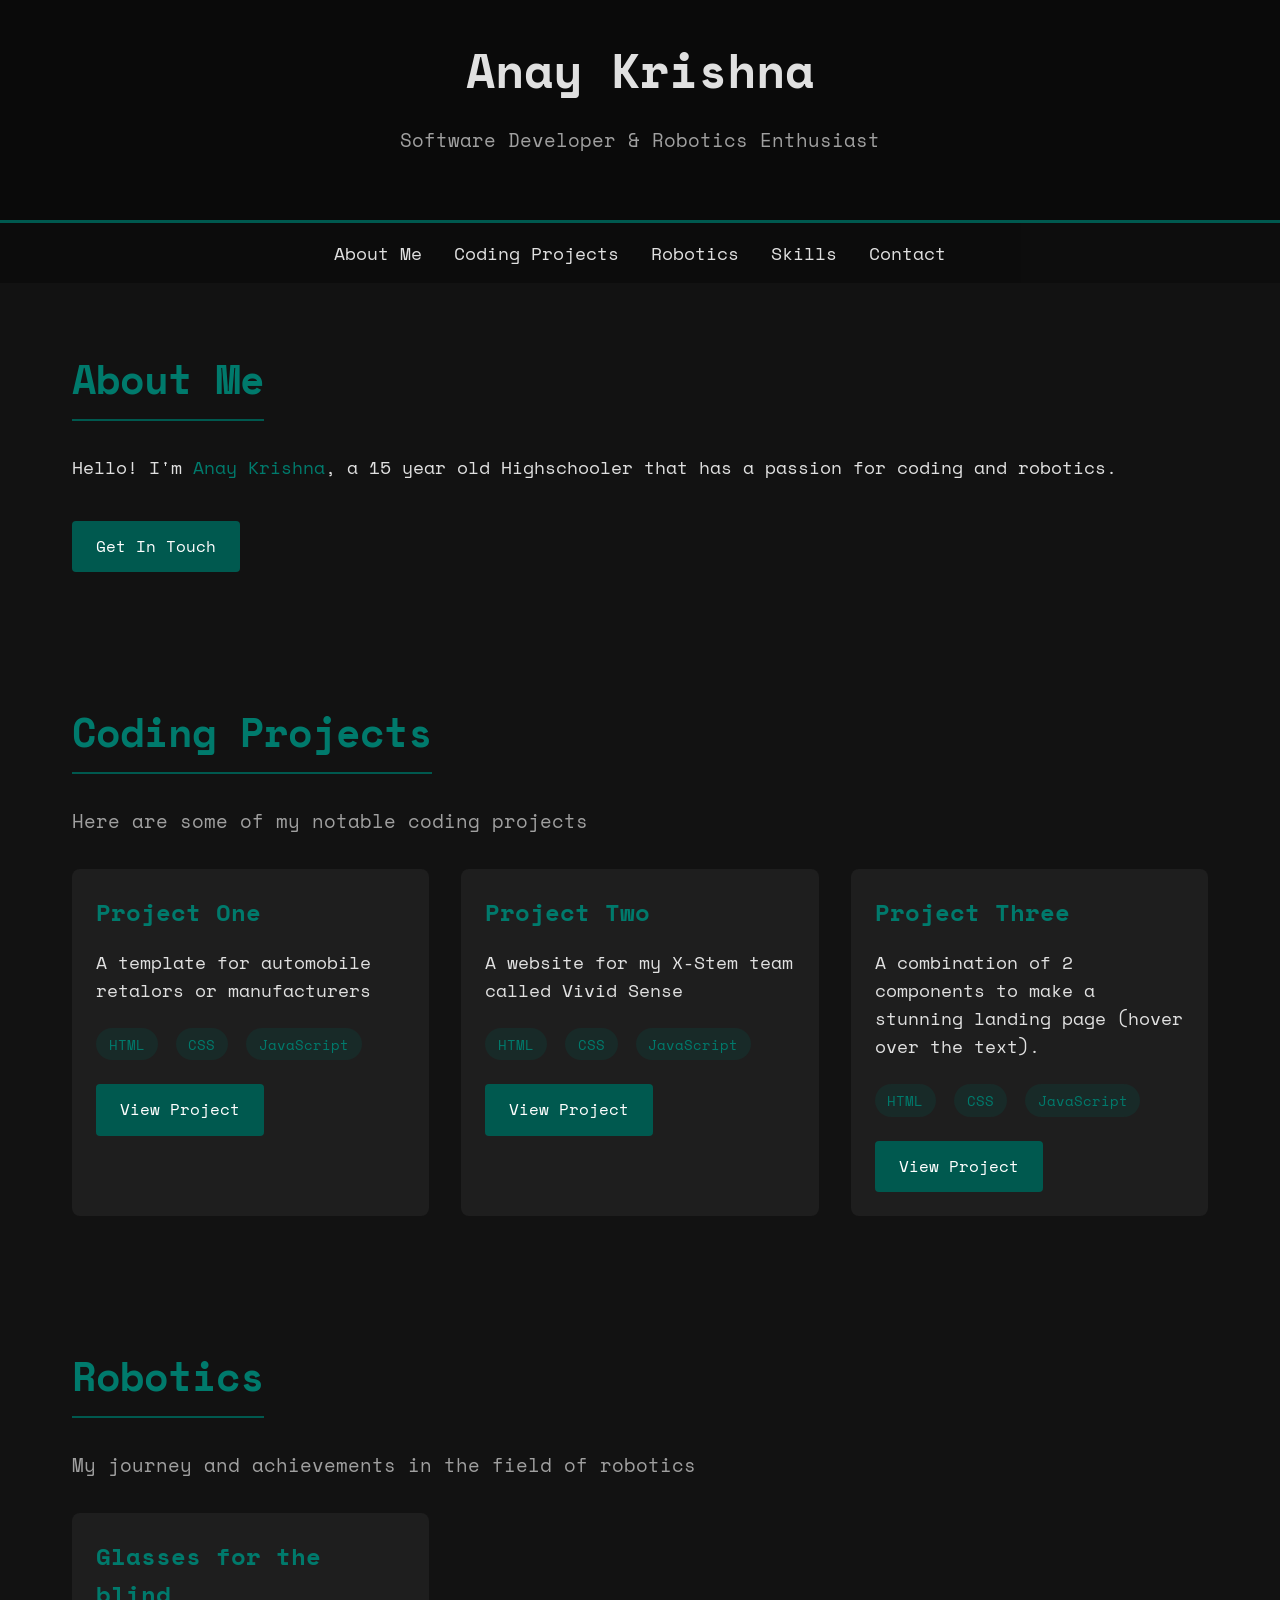
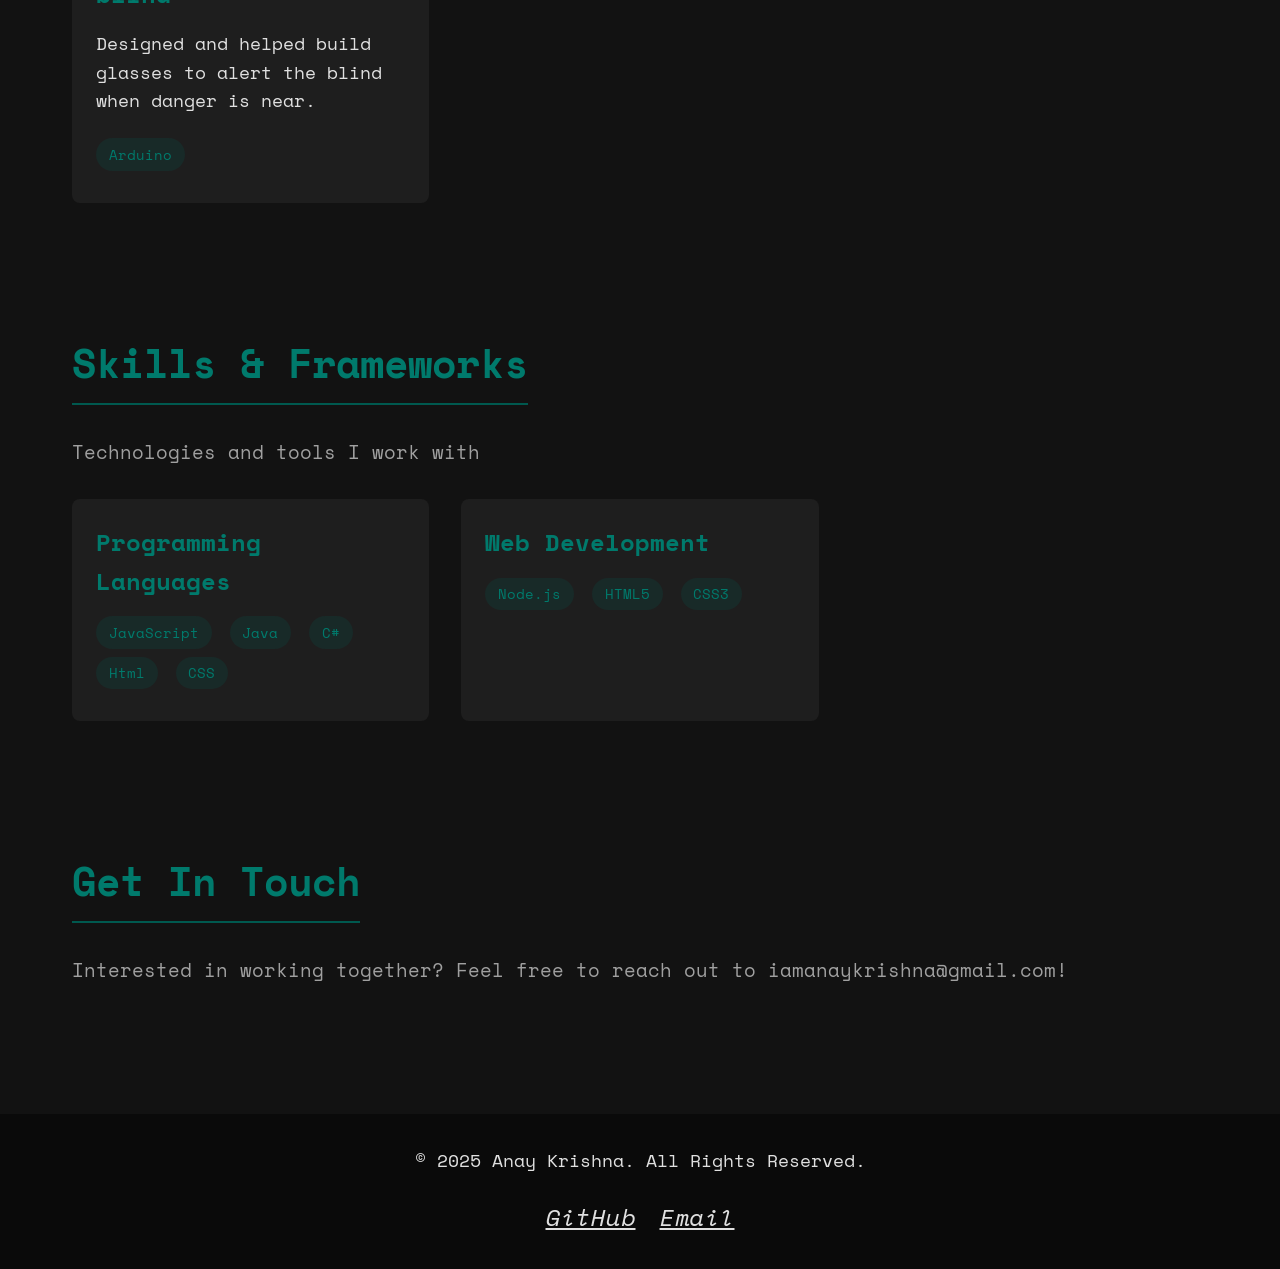
==== index.html @ d5e15b22 "Add files via upload" ====
<!DOCTYPE html>
<html lang="en">
<head>
    <meta charset="UTF-8">
    <meta name="viewport" content="width=device-width, initial-scale=1.0">
    <title>Anay Krishna | Personal Portfolio</title>
    <style>
        @import url('https://fonts.googleapis.com/css2?family=Space+Mono:wght@400;700&display=swap');
        

        html {
             scroll-behavior: smooth;
        }

        :root {
            --dark-bg: #121212;
            --darker-bg: #0a0a0a;
            --accent: #00594f;
            --accent-light: #007a6c;
            --text: #e0e0e0;
            --text-muted: #a0a0a0;
        }
        
        * {
            margin: 0;
            padding: 0;
            box-sizing: border-box;
        }
        
        body {
            font-family: 'Space Mono', monospace;
            background-color: var(--dark-bg);
            color: var(--text);
            line-height: 1.6;
        }
        
        header {
            background-color: var(--darker-bg);
            padding: 2rem 0;
            text-align: center;
            border-bottom: 3px solid var(--accent);
        }
        
        nav {
            background-color: rgba(0, 0, 0, 0.3);
            padding: 1rem 0;
            position: sticky;
            top: 0;
            z-index: 100;
        }
        
        nav ul {
            display: flex;
            justify-content: center;
            list-style: none;
            gap: 2rem;
        }
        
        nav a {
            color: var(--text);
            text-decoration: none;
            font-weight: 500;
            transition: color 0.3s;
            font-size: 1.1rem;
        }
        
        nav a:hover {
            color: var(--accent-light);
        }
        
        section {
            padding: 4rem 2rem;
            max-width: 1200px;
            margin: 0 auto;
        }
        
        h1 {
            font-size: 3rem;
            margin-bottom: 1rem;
            color: var(--text);
        }
        
        h2 {
            font-size: 2.5rem;
            margin-bottom: 2rem;
            color: var(--accent-light);
            border-bottom: 2px solid var(--accent);
            padding-bottom: 0.5rem;
            display: inline-block;
        }
        
        h3 {
            font-size: 1.5rem;
            color: var(--accent-light);
            margin-bottom: 1rem;
        }
        
        p {
            margin-bottom: 1.5rem;
            font-size: 1.1rem;
        }
        
        .section-subtitle {
            color: var(--text-muted);
            font-size: 1.2rem;
            margin-bottom: 2rem;
        }
        
        .projects-grid, .skills-grid {
            display: grid;
            grid-template-columns: repeat(auto-fill, minmax(300px, 1fr));
            gap: 2rem;
        }
        
        .project-card, .skill-card {
            background-color: rgba(255, 255, 255, 0.05);
            border-radius: 8px;
            padding: 1.5rem;
            transition: transform 0.3s, box-shadow 0.3s;
        }
        
        .project-card:hover, .skill-card:hover {
            transform: translateY(-5px);
            box-shadow: 0 10px 20px rgba(0, 89, 79, 0.2);
        }
        
        .project-card h3, .skill-card h3 {
            margin-top: 0;
        }
        
        .btn {
            display: inline-block;
            background-color: var(--accent);
            color: white;
            padding: 0.8rem 1.5rem;
            border-radius: 4px;
            text-decoration: none;
            font-weight: 500;
            transition: background-color 0.3s;
            margin-top: 1rem;
            font-family: 'Space Mono', monospace;
        }
        
        .btn:hover {
            background-color: var(--accent-light);
        }
        
        .contact-form {
            max-width: 600px;
            margin: 0 auto;
        }
        
        .form-group {
            margin-bottom: 1.5rem;
        }
        
        label {
            display: block;
            margin-bottom: 0.5rem;
            font-weight: 500;
        }
        
        input, textarea {
            width: 100%;
            padding: 0.8rem;
            border-radius: 4px;
            border: 1px solid #333;
            background-color: rgba(255, 255, 255, 0.05);
            color: var(--text);
            font-family: 'Space Mono', monospace;
        }
        
        footer {
            background-color: var(--darker-bg);
            text-align: center;
            padding: 2rem 0;
            margin-top: 2rem;
        }
        
        .social-links {
            display: flex;
            justify-content: center;
            gap: 1.5rem;
            margin-top: 1rem;
        }
        
        .social-links a {
            color: var(--text);
            font-size: 1.5rem;
            transition: color 0.3s;
        }
        
        .social-links a:hover {
            color: var(--accent-light);
        }
        
        .highlight {
            color: var(--accent-light);
            font-weight: 500;
        }
        
        .tag {
            display: inline-block;
            background-color: rgba(0, 89, 79, 0.2);
            color: var(--accent-light);
            padding: 0.3rem 0.8rem;
            border-radius: 20px;
            font-size: 0.9rem;
            margin-right: 0.5rem;
            margin-bottom: 0.5rem;
        }
        
        @media (max-width: 768px) {
            nav ul {
                flex-direction: column;
                align-items: center;
                gap: 1rem;
            }
            
            h1 {
                font-size: 2.5rem;
            }
            
            h2 {
                font-size: 2rem;
            }
            
            section {
                padding: 3rem 1rem;
            }
            
            .projects-grid, .skills-grid {
                grid-template-columns: 1fr;
            }
        }
    </style>
</head>
<body>
    <header id="top">
        <h1>Anay Krishna</h1>
        <p class="section-subtitle">Software Developer & Robotics Enthusiast</p>
    </header>
    
    <nav>
        <ul>
            <li><a href="#about">About Me</a></li>
            <li><a href="#projects">Coding Projects</a></li>
            <li><a href="#robotics">Robotics</a></li>
            <li><a href="#skills">Skills</a></li>
            <li><a href="#contact">Contact</a></li>
        </ul>
    </nav>
    
    <section id="about">
        <h2>About Me</h2>
        <p>Hello! I'm <span class="highlight">Anay Krishna</span>, a 15 year old Highschooler that has a passion for coding and robotics.</p>
        <a href="#contact" class="btn">Get In Touch</a>
    </section>
    
    <section id="projects">
        <h2>Coding Projects</h2>
        <p class="section-subtitle">Here are some of my notable coding projects</p>
        
        <div class="projects-grid">
            <div class="project-card">
                <h3>Project One</h3>
                <p>A template for automobile retalors or manufacturers</p>
                <div>
                    <span class="tag">HTML</span>
                    <span class="tag">CSS</span>
                    <span class="tag">JavaScript</span>
                </div>
                <a href="https://anaykr15hn4.github.io/Porsche/" class="btn">View Project</a>
            </div>
            
            <div class="project-card">
                <h3>Project Two</h3>
                <p>A website for my X-Stem team called Vivid Sense</p>
                <div>
                    <span class="tag">HTML</span>
                    <span class="tag">CSS</span>
                    <span class="tag">JavaScript</span>
                </div>
                <a href="https://0825eshaan.github.io/vividsense/Vividsence/" class="btn">View Project</a>
            </div>
            
            <div class="project-card">
                <h3>Project Three</h3>
                <p>A combination of 2 components to make a stunning landing page (hover over the text).</p>
                <div>
                    <span class="tag">HTML</span>
                    <span class="tag">CSS</span>
                    <span class="tag">JavaScript</span>
                </div>
                <a href="https://anaykr15hn4.github.io/BlobBg-cypher/" class="btn">View Project</a>
            </div>
        </div>
    </section>
    
    <section id="robotics">
        <h2>Robotics</h2>
        <p class="section-subtitle">My journey and achievements in the field of robotics</p>
        
        <div class="projects-grid">
            <div class="project-card">
                <h3>Glasses for the blind</h3>
                <p>Designed and helped build glasses to alert the blind when danger is near.</p>
                <div>
                    <span class="tag">Arduino</span>
                </div>
            </div>
        </div>
    </section>
    
    <section id="skills">
        <h2>Skills & Frameworks</h2>
        <p class="section-subtitle">Technologies and tools I work with</p>
        
        <div class="skills-grid">
            <div class="skill-card">
                <h3>Programming Languages</h3>
                <div>
                    <span class="tag">JavaScript</span>
                    <span class="tag">Java</span>
                    <span class="tag">C#</span>
                    <span class="tag">Html</span>
                    <span class="tag">CSS</span>
                </div>
            </div>
            
            <div class="skill-card">
                <h3>Web Development</h3>
                <div>
                    <span class="tag">Node.js</span>
                    <span class="tag">HTML5</span>
                    <span class="tag">CSS3</span>
                </div>
            </div>
        </div>
    </section>
    
    <section id="contact">
        <h2>Get In Touch</h2>
        <p class="section-subtitle">Interested in working together? Feel free to reach out to iamanaykrishna@gmail.com!</p>
    </section>
    
    <footer>
        <p>&copy; 2025 Anay Krishna. All Rights Reserved.</p>
        <div class="social-links">
            <a href="#" aria-label="GitHub">
                <i>GitHub</i>
            </a>
            <a href="#" aria-label="Email">
                <i>Email</i>
            </a>
        </div>
    </footer>
</body>
</html>
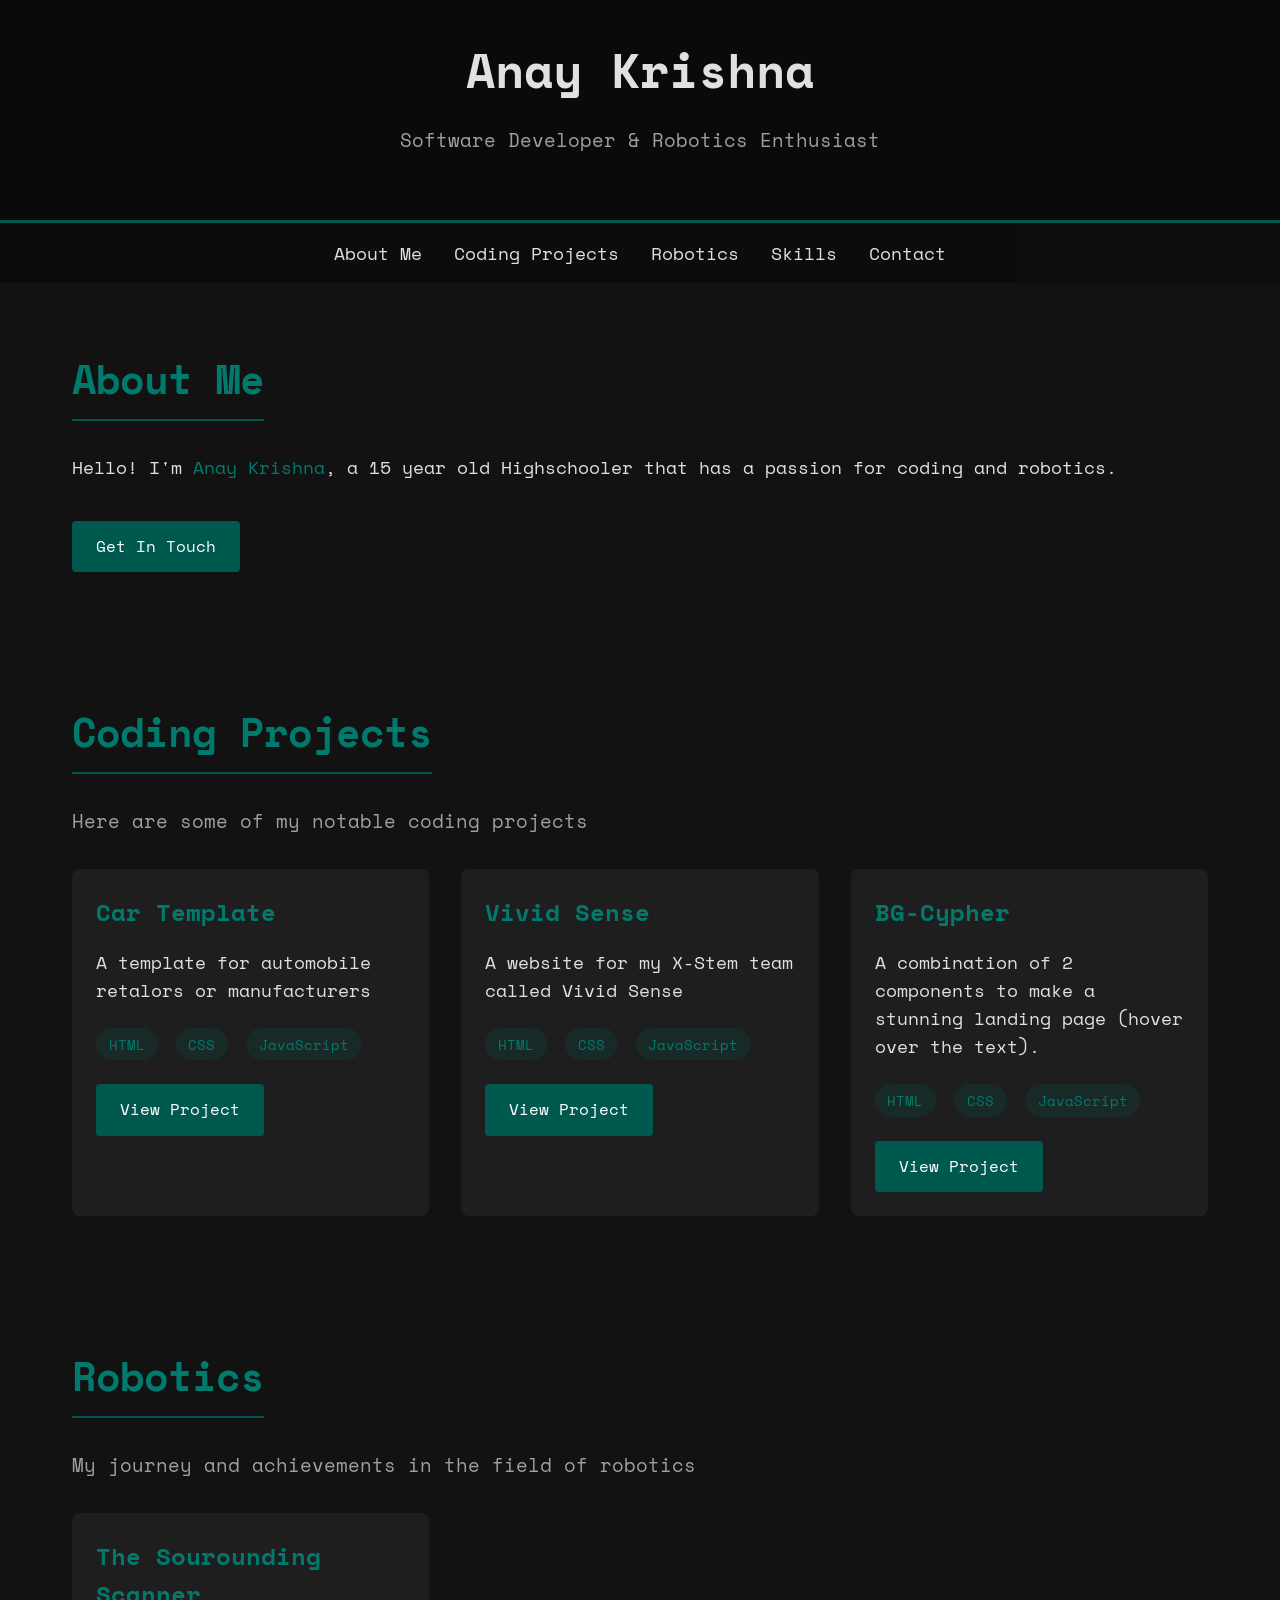
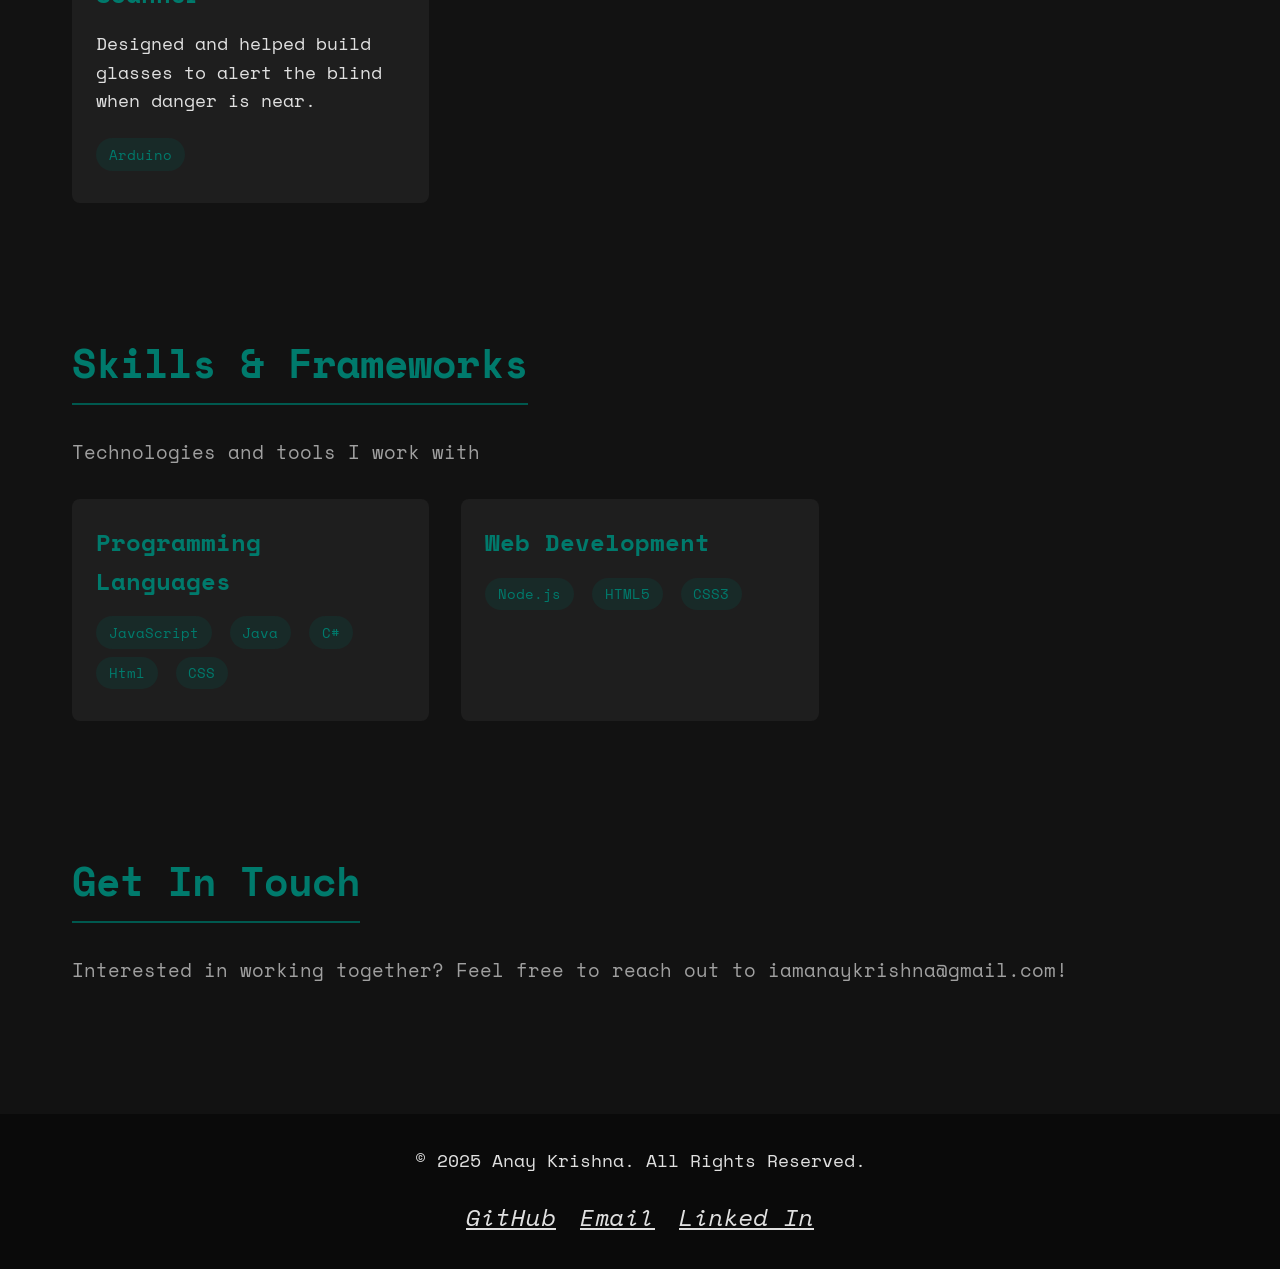
==== commit a0695098: "Add files via upload" ====
--- a/index.html
+++ b/index.html
@@ -263,7 +263,7 @@
         
         <div class="projects-grid">
             <div class="project-card">
-                <h3>Project One</h3>
+                <h3>Car Template</h3>
                 <p>A template for automobile retalors or manufacturers</p>
                 <div>
                     <span class="tag">HTML</span>
@@ -274,7 +274,7 @@
             </div>
             
             <div class="project-card">
-                <h3>Project Two</h3>
+                <h3>Vivid Sense</h3>
                 <p>A website for my X-Stem team called Vivid Sense</p>
                 <div>
                     <span class="tag">HTML</span>
@@ -285,7 +285,7 @@
             </div>
             
             <div class="project-card">
-                <h3>Project Three</h3>
+                <h3>BG-Cypher</h3>
                 <p>A combination of 2 components to make a stunning landing page (hover over the text).</p>
                 <div>
                     <span class="tag">HTML</span>
@@ -303,7 +303,7 @@
         
         <div class="projects-grid">
             <div class="project-card">
-                <h3>Glasses for the blind</h3>
+                <h3>The Sourounding Scanner</h3>
                 <p>Designed and helped build glasses to alert the blind when danger is near.</p>
                 <div>
                     <span class="tag">Arduino</span>
@@ -347,11 +347,14 @@
     <footer>
         <p>&copy; 2025 Anay Krishna. All Rights Reserved.</p>
         <div class="social-links">
-            <a href="#" aria-label="GitHub">
+            <a href="https://github.com/AnayKr15hn4" aria-label="GitHub">
                 <i>GitHub</i>
             </a>
-            <a href="#" aria-label="Email">
+            <a href="mailto:iamanaykrishna@gmail.com" aria-label="Email">
                 <i>Email</i>
+            </a>
+            <a href="https://www.linkedin.com/in/anay-krishna-b39183359/" aria-label="Linked in">
+                <i>Linked In</i>
             </a>
         </div>
     </footer>
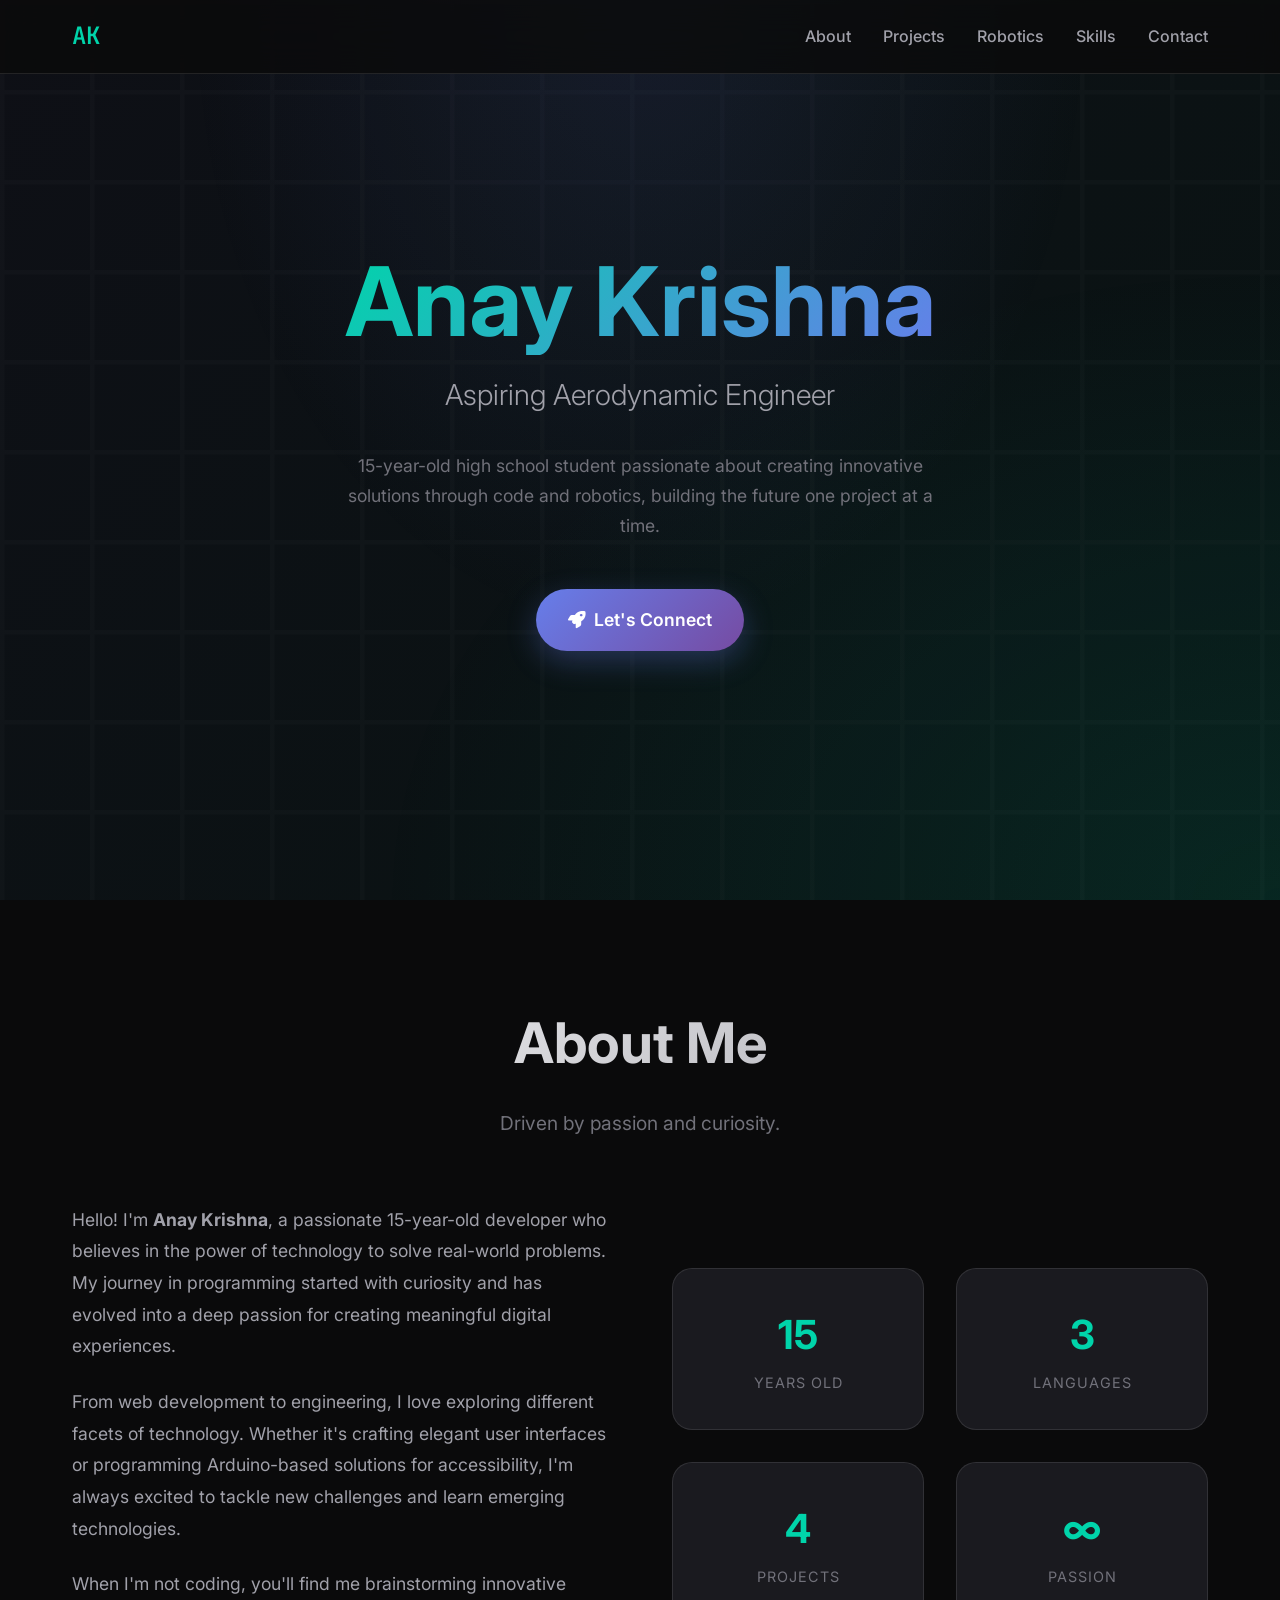
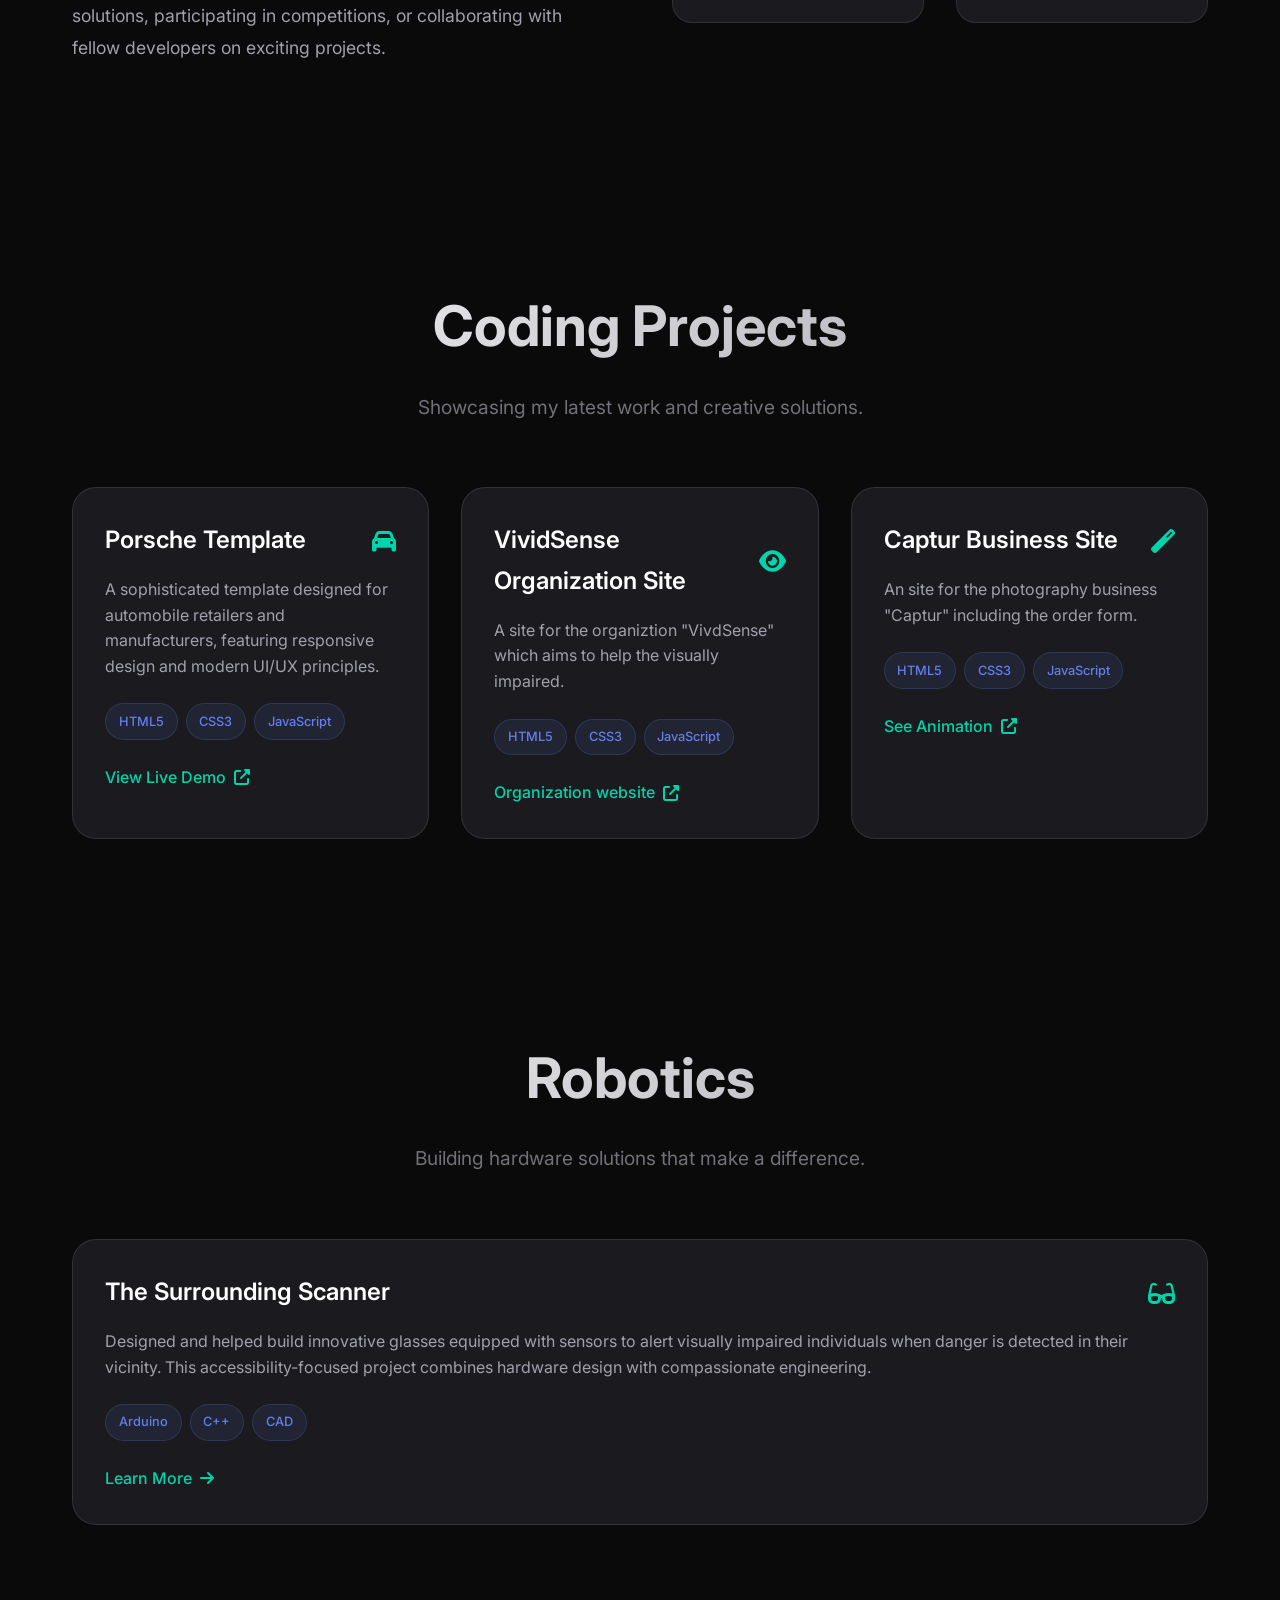
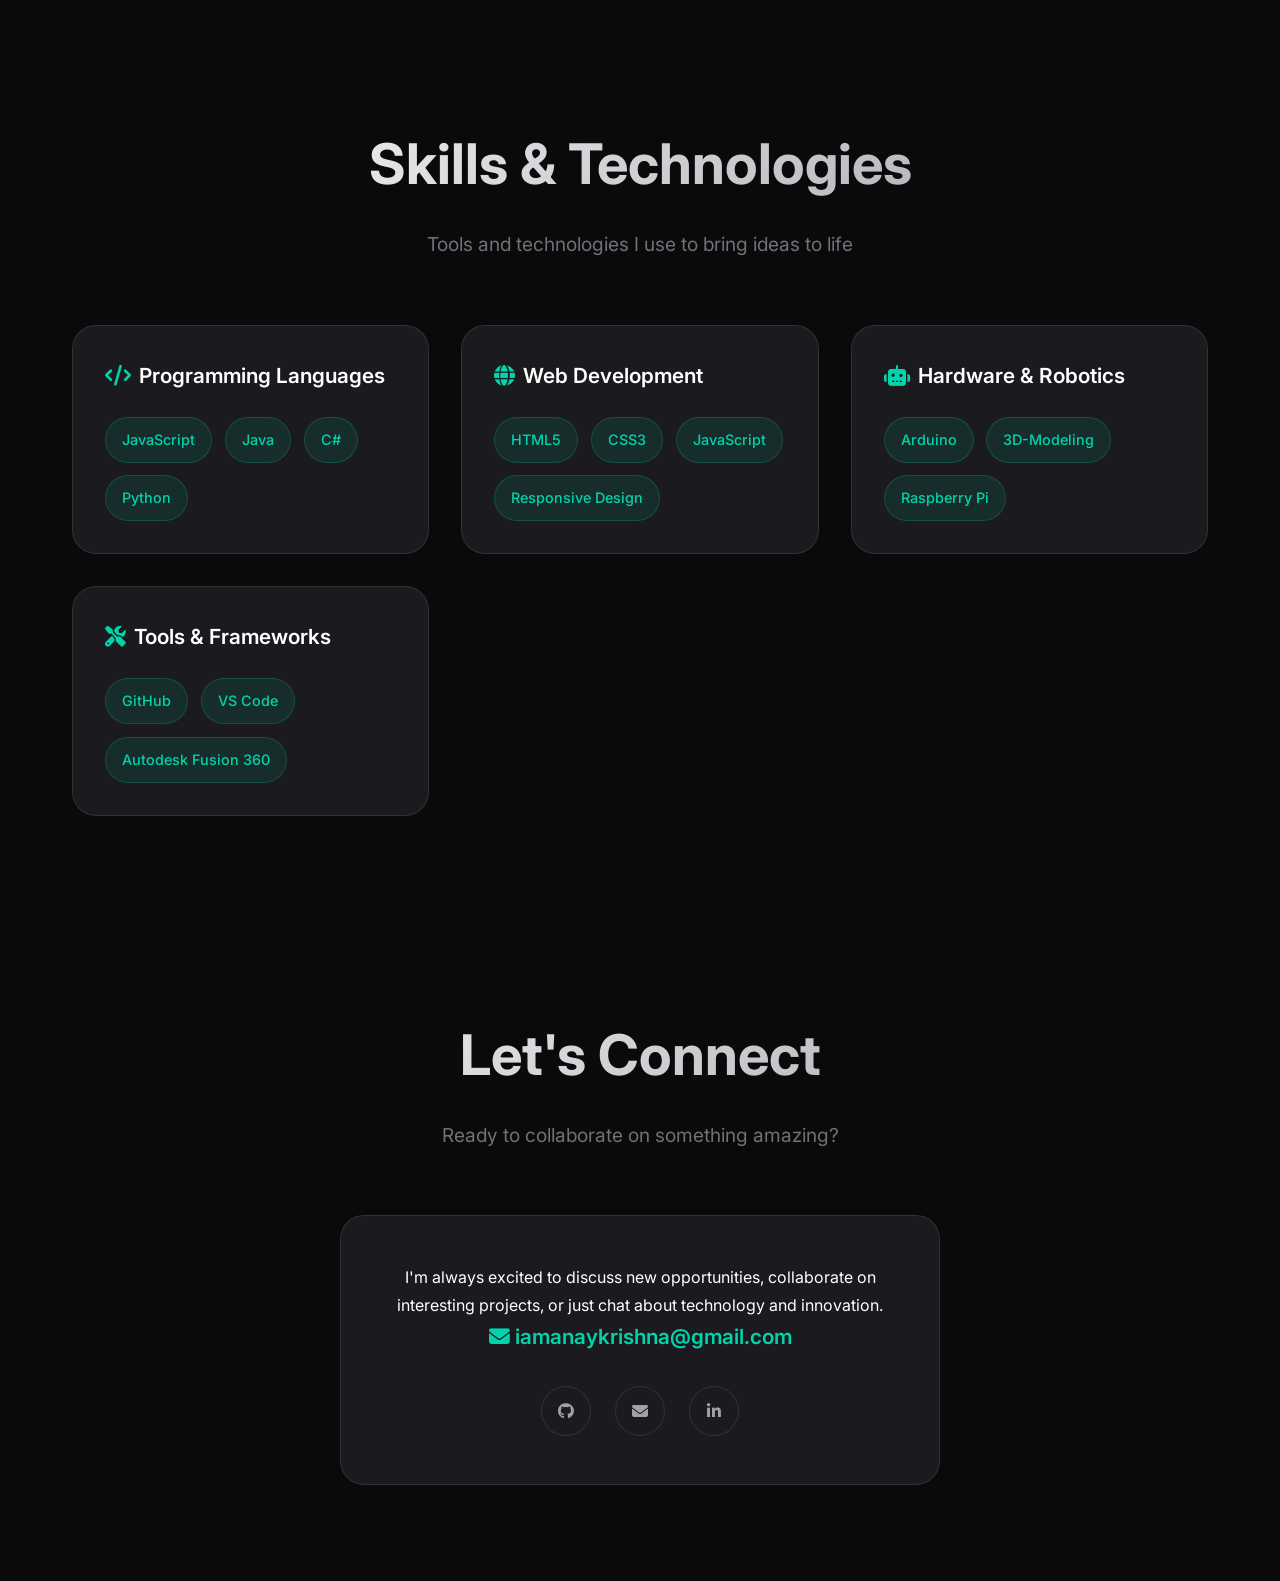
==== commit dc5dc608: "Add files via upload" ====
--- a/index.html
+++ b/index.html
@@ -3,22 +3,24 @@
 <head>
     <meta charset="UTF-8">
     <meta name="viewport" content="width=device-width, initial-scale=1.0">
-    <title>Anay Krishna | Personal Portfolio</title>
+    <title>Anay Krishna | Software Developer & Robotics Enthusiast</title>
+    <link href="https://cdnjs.cloudflare.com/ajax/libs/font-awesome/6.4.0/css/all.min.css" rel="stylesheet">
     <style>
-        @import url('https://fonts.googleapis.com/css2?family=Space+Mono:wght@400;700&display=swap');
-        
-
-        html {
-             scroll-behavior: smooth;
-        }
-
+        @import url('https://fonts.googleapis.com/css2?family=Inter:wght@300;400;500;600;700&family=JetBrains+Mono:wght@400;500;600&display=swap');
+        
         :root {
-            --dark-bg: #121212;
-            --darker-bg: #0a0a0a;
-            --accent: #00594f;
-            --accent-light: #007a6c;
-            --text: #e0e0e0;
-            --text-muted: #a0a0a0;
+            --primary-bg: #0a0a0b;
+            --secondary-bg: #111114;
+            --card-bg: #1a1a1f;
+            --accent-primary: #00d4aa;
+            --accent-secondary: #667eea;
+            --accent-gradient: linear-gradient(135deg, #667eea 0%, #764ba2 100%);
+            --text-primary: #ffffff;
+            --text-secondary: #a1a1aa;
+            --text-muted: #71717a;
+            --border: rgba(255, 255, 255, 0.1);
+            --shadow: 0 20px 40px rgba(0, 0, 0, 0.3);
+            --shadow-hover: 0 30px 60px rgba(0, 212, 170, 0.15);
         }
         
         * {
@@ -27,336 +29,833 @@
             box-sizing: border-box;
         }
         
+        html {
+            scroll-behavior: smooth;
+        }
+        
         body {
-            font-family: 'Space Mono', monospace;
-            background-color: var(--dark-bg);
-            color: var(--text);
-            line-height: 1.6;
-        }
-        
+            font-family: 'Inter', sans-serif;
+            background: var(--primary-bg);
+            color: var(--text-primary);
+            line-height: 1.7;
+            overflow-x: hidden;
+        }
+        
+        /* Animated background */
+        body::before {
+            content: '';
+            position: fixed;
+            top: 0;
+            left: 0;
+            width: 100%;
+            height: 100%;
+            background: radial-gradient(ellipse at top, rgba(102, 126, 234, 0.1) 0%, transparent 50%),
+                        radial-gradient(ellipse at bottom right, rgba(0, 212, 170, 0.1) 0%, transparent 50%);
+            pointer-events: none;
+            z-index: -1;
+        }
+        
+        /* Header styles */
         header {
-            background-color: var(--darker-bg);
-            padding: 2rem 0;
+            position: relative;
+            min-height: 100vh;
+            display: flex;
+            align-items: center;
+            justify-content: center;
             text-align: center;
-            border-bottom: 3px solid var(--accent);
-        }
-        
+            background: linear-gradient(135deg, rgba(102, 126, 234, 0.05) 0%, rgba(0, 212, 170, 0.05) 100%);
+            overflow: hidden;
+        }
+        
+        header::before {
+            content: '';
+            position: absolute;
+            top: 0;
+            left: 0;
+            right: 0;
+            bottom: 0;
+            background: url('data:image/svg+xml,<svg xmlns="http://www.w3.org/2000/svg" viewBox="0 0 100 100"><defs><pattern id="grid" width="10" height="10" patternUnits="userSpaceOnUse"><path d="M 10 0 L 0 0 0 10" fill="none" stroke="rgba(255,255,255,0.03)" stroke-width="1"/></pattern></defs><rect width="100" height="100" fill="url(%23grid)"/></svg>');
+            opacity: 0.5;
+        }
+        
+        .hero-content {
+            position: relative;
+            z-index: 2;
+            max-width: 800px;
+            padding: 0 2rem;
+            animation: fadeInUp 1s ease-out;
+        }
+        
+        .hero-title {
+            font-size: clamp(3rem, 8vw, 6rem);
+            font-weight: 700;
+            margin-bottom: 1rem;
+            background: linear-gradient(135deg, var(--accent-primary), var(--accent-secondary));
+            -webkit-background-clip: text;
+            -webkit-text-fill-color: transparent;
+            background-clip: text;
+            line-height: 1.1;
+        }
+        
+        .hero-subtitle {
+            font-size: clamp(1.2rem, 3vw, 1.8rem);
+            color: var(--text-secondary);
+            margin-bottom: 2rem;
+            font-weight: 300;
+        }
+        
+        .hero-description {
+            font-size: 1.1rem;
+            color: var(--text-muted);
+            margin-bottom: 3rem;
+            max-width: 600px;
+            margin-left: auto;
+            margin-right: auto;
+        }
+        
+        /* Navigation */
         nav {
-            background-color: rgba(0, 0, 0, 0.3);
+            position: fixed;
+            top: 0;
+            left: 0;
+            right: 0;
+            background: rgba(10, 10, 11, 0.8);
+            backdrop-filter: blur(20px);
+            border-bottom: 1px solid var(--border);
             padding: 1rem 0;
-            position: sticky;
-            top: 0;
-            z-index: 100;
-        }
-        
-        nav ul {
+            z-index: 1000;
+            transition: all 0.3s ease;
+        }
+        
+        nav.scrolled {
+            background: rgba(10, 10, 11, 0.95);
+            box-shadow: var(--shadow);
+        }
+        
+        .nav-container {
+            max-width: 1200px;
+            margin: 0 auto;
             display: flex;
-            justify-content: center;
+            justify-content: space-between;
+            align-items: center;
+            padding: 0 2rem;
+        }
+        
+        .logo {
+            font-family: 'JetBrains Mono', monospace;
+            font-size: 1.5rem;
+            font-weight: 600;
+            color: var(--accent-primary);
+        }
+        
+        .nav-links {
+            display: flex;
             list-style: none;
             gap: 2rem;
         }
         
-        nav a {
-            color: var(--text);
+        .nav-links a {
+            color: var(--text-secondary);
             text-decoration: none;
             font-weight: 500;
-            transition: color 0.3s;
-            font-size: 1.1rem;
-        }
-        
-        nav a:hover {
-            color: var(--accent-light);
-        }
-        
+            transition: all 0.3s ease;
+            position: relative;
+        }
+        
+        .nav-links a::after {
+            content: '';
+            position: absolute;
+            bottom: -5px;
+            left: 0;
+            width: 0;
+            height: 2px;
+            background: var(--accent-primary);
+            transition: width 0.3s ease;
+        }
+        
+        .nav-links a:hover {
+            color: var(--text-primary);
+        }
+        
+        .nav-links a:hover::after {
+            width: 100%;
+        }
+        
+        /* Section styles */
         section {
-            padding: 4rem 2rem;
+            padding: 6rem 2rem;
             max-width: 1200px;
             margin: 0 auto;
-        }
-        
-        h1 {
-            font-size: 3rem;
+            position: relative;
+        }
+        
+        .section-header {
+            text-align: center;
+            margin-bottom: 4rem;
+        }
+        
+        .section-title {
+            font-size: clamp(2.5rem, 5vw, 3.5rem);
+            font-weight: 700;
             margin-bottom: 1rem;
-            color: var(--text);
-        }
-        
-        h2 {
+            background: linear-gradient(135deg, var(--text-primary), var(--text-secondary));
+            -webkit-background-clip: text;
+            -webkit-text-fill-color: transparent;
+            background-clip: text;
+        }
+        
+        .section-subtitle {
+            font-size: 1.2rem;
+            color: var(--text-muted);
+            max-width: 600px;
+            margin: 0 auto;
+        }
+        
+        /* About section */
+        .about-content {
+            display: grid;
+            grid-template-columns: 1fr 1fr;
+            gap: 4rem;
+            align-items: center;
+            margin-top: 3rem;
+        }
+        
+        .about-text {
+            font-size: 1.1rem;
+            line-height: 1.8;
+        }
+        
+        .about-text p {
+            margin-bottom: 1.5rem;
+            color: var(--text-secondary);
+        }
+        
+        .about-stats {
+            display: grid;
+            grid-template-columns: repeat(2, 1fr);
+            gap: 2rem;
+        }
+        
+        .stat-item {
+            text-align: center;
+            padding: 2rem;
+            background: var(--card-bg);
+            border-radius: 20px;
+            border: 1px solid var(--border);
+            transition: all 0.3s ease;
+        }
+        
+        .stat-item:hover {
+            transform: translateY(-10px);
+            box-shadow: var(--shadow-hover);
+            border-color: var(--accent-primary);
+        }
+        
+        .stat-number {
             font-size: 2.5rem;
-            margin-bottom: 2rem;
-            color: var(--accent-light);
-            border-bottom: 2px solid var(--accent);
-            padding-bottom: 0.5rem;
-            display: inline-block;
-        }
-        
-        h3 {
+            font-weight: 700;
+            color: var(--accent-primary);
+            display: block;
+        }
+        
+        .stat-label {
+            color: var(--text-muted);
+            font-size: 0.9rem;
+            text-transform: uppercase;
+            letter-spacing: 1px;
+        }
+        
+        /* Project grid */
+        .projects-grid {
+            display: grid;
+            grid-template-columns: repeat(auto-fit, minmax(350px, 1fr));
+            gap: 2rem;
+            margin-top: 3rem;
+        }
+        
+        .project-card {
+            background: var(--card-bg);
+            border-radius: 24px;
+            padding: 2rem;
+            border: 1px solid var(--border);
+            transition: all 0.4s ease;
+            position: relative;
+            overflow: hidden;
+        }
+        
+        .project-card::before {
+            content: '';
+            position: absolute;
+            top: 0;
+            left: -100%;
+            width: 100%;
+            height: 100%;
+            background: linear-gradient(90deg, transparent, rgba(255, 255, 255, 0.05), transparent);
+            transition: left 0.5s ease;
+        }
+        
+        .project-card:hover::before {
+            left: 100%;
+        }
+        
+        .project-card:hover {
+            transform: translateY(-10px);
+            box-shadow: var(--shadow-hover);
+            border-color: var(--accent-primary);
+        }
+        
+        .project-header {
+            display: flex;
+            align-items: center;
+            justify-content: space-between;
+            margin-bottom: 1rem;
+        }
+        
+        .project-title {
             font-size: 1.5rem;
-            color: var(--accent-light);
-            margin-bottom: 1rem;
-        }
-        
-        p {
+            font-weight: 600;
+            color: var(--text-primary);
+        }
+        
+        .project-icon {
+            font-size: 1.5rem;
+            color: var(--accent-primary);
+        }
+        
+        .project-description {
+            color: var(--text-secondary);
             margin-bottom: 1.5rem;
-            font-size: 1.1rem;
-        }
-        
-        .section-subtitle {
-            color: var(--text-muted);
-            font-size: 1.2rem;
-            margin-bottom: 2rem;
-        }
-        
-        .projects-grid, .skills-grid {
-            display: grid;
-            grid-template-columns: repeat(auto-fill, minmax(300px, 1fr));
-            gap: 2rem;
-        }
-        
-        .project-card, .skill-card {
-            background-color: rgba(255, 255, 255, 0.05);
-            border-radius: 8px;
-            padding: 1.5rem;
-            transition: transform 0.3s, box-shadow 0.3s;
-        }
-        
-        .project-card:hover, .skill-card:hover {
-            transform: translateY(-5px);
-            box-shadow: 0 10px 20px rgba(0, 89, 79, 0.2);
-        }
-        
-        .project-card h3, .skill-card h3 {
-            margin-top: 0;
-        }
-        
-        .btn {
-            display: inline-block;
-            background-color: var(--accent);
-            color: white;
-            padding: 0.8rem 1.5rem;
-            border-radius: 4px;
+            line-height: 1.6;
+        }
+        
+        .project-tags {
+            display: flex;
+            flex-wrap: wrap;
+            gap: 0.5rem;
+            margin-bottom: 1.5rem;
+        }
+        
+        .tag {
+            background: rgba(102, 126, 234, 0.1);
+            color: var(--accent-secondary);
+            padding: 0.4rem 0.8rem;
+            border-radius: 20px;
+            font-size: 0.8rem;
+            font-weight: 500;
+            border: 1px solid rgba(102, 126, 234, 0.2);
+        }
+        
+        .project-link {
+            display: inline-flex;
+            align-items: center;
+            gap: 0.5rem;
+            color: var(--accent-primary);
             text-decoration: none;
             font-weight: 500;
-            transition: background-color 0.3s;
-            margin-top: 1rem;
-            font-family: 'Space Mono', monospace;
-        }
-        
-        .btn:hover {
-            background-color: var(--accent-light);
-        }
-        
-        .contact-form {
+            transition: all 0.3s ease;
+        }
+        
+        .project-link:hover {
+            transform: translateX(5px);
+        }
+        
+        /* Skills section */
+        .skills-grid {
+            display: grid;
+            grid-template-columns: repeat(auto-fit, minmax(300px, 1fr));
+            gap: 2rem;
+            margin-top: 3rem;
+        }
+        
+        .skill-category {
+            background: var(--card-bg);
+            border-radius: 24px;
+            padding: 2rem;
+            border: 1px solid var(--border);
+            transition: all 0.3s ease;
+        }
+        
+        .skill-category:hover {
+            transform: translateY(-5px);
+            box-shadow: var(--shadow-hover);
+        }
+        
+        .skill-title {
+            font-size: 1.3rem;
+            font-weight: 600;
+            margin-bottom: 1.5rem;
+            color: var(--text-primary);
+            display: flex;
+            align-items: center;
+            gap: 0.5rem;
+        }
+        
+        .skill-icon {
+            color: var(--accent-primary);
+        }
+        
+        .skill-tags {
+            display: flex;
+            flex-wrap: wrap;
+            gap: 0.8rem;
+        }
+        
+        .skill-tag {
+            background: rgba(0, 212, 170, 0.1);
+            color: var(--accent-primary);
+            padding: 0.6rem 1rem;
+            border-radius: 25px;
+            font-size: 0.9rem;
+            font-weight: 500;
+            border: 1px solid rgba(0, 212, 170, 0.2);
+            transition: all 0.3s ease;
+        }
+        
+        .skill-tag:hover {
+            background: rgba(0, 212, 170, 0.2);
+            transform: scale(1.05);
+        }
+        
+        /* CTA Button */
+        .cta-button {
+            display: inline-flex;
+            align-items: center;
+            gap: 0.5rem;
+            background: var(--accent-gradient);
+            color: white;
+            padding: 1rem 2rem;
+            border-radius: 50px;
+            text-decoration: none;
+            font-weight: 600;
+            font-size: 1.1rem;
+            transition: all 0.3s ease;
+            box-shadow: 0 10px 30px rgba(102, 126, 234, 0.3);
+        }
+        
+        .cta-button:hover {
+            transform: translateY(-3px);
+            box-shadow: 0 15px 40px rgba(102, 126, 234, 0.4);
+        }
+        
+        /* Contact section */
+        .contact-content {
+            text-align: center;
             max-width: 600px;
             margin: 0 auto;
         }
         
-        .form-group {
-            margin-bottom: 1.5rem;
-        }
-        
-        label {
-            display: block;
-            margin-bottom: 0.5rem;
-            font-weight: 500;
-        }
-        
-        input, textarea {
-            width: 100%;
-            padding: 0.8rem;
-            border-radius: 4px;
-            border: 1px solid #333;
-            background-color: rgba(255, 255, 255, 0.05);
-            color: var(--text);
-            font-family: 'Space Mono', monospace;
-        }
-        
-        footer {
-            background-color: var(--darker-bg);
-            text-align: center;
-            padding: 2rem 0;
+        .contact-info {
+            background: var(--card-bg);
+            border-radius: 24px;
+            padding: 3rem 2rem;
+            border: 1px solid var(--border);
             margin-top: 2rem;
+        }
+        
+        .contact-email {
+            font-size: 1.3rem;
+            color: var(--accent-primary);
+            font-weight: 600;
+            margin-bottom: 1rem;
         }
         
         .social-links {
             display: flex;
             justify-content: center;
             gap: 1.5rem;
-            margin-top: 1rem;
-        }
-        
-        .social-links a {
-            color: var(--text);
-            font-size: 1.5rem;
-            transition: color 0.3s;
-        }
-        
-        .social-links a:hover {
-            color: var(--accent-light);
-        }
-        
-        .highlight {
-            color: var(--accent-light);
-            font-weight: 500;
-        }
-        
-        .tag {
-            display: inline-block;
-            background-color: rgba(0, 89, 79, 0.2);
-            color: var(--accent-light);
-            padding: 0.3rem 0.8rem;
-            border-radius: 20px;
+            margin-top: 2rem;
+        }
+        
+        .social-link {
+            display: flex;
+            align-items: center;
+            justify-content: center;
+            width: 50px;
+            height: 50px;
+            background: var(--card-bg);
+            border: 1px solid var(--border);
+            border-radius: 50%;
+            color: var(--text-secondary);
+            text-decoration: none;
+            transition: all 0.3s ease;
+        }
+        
+        .social-link:hover {
+            background: var(--accent-primary);
+            color: white;
+            transform: translateY(-5px);
+            box-shadow: 0 10px 30px rgba(0, 212, 170, 0.3);
+        }
+        
+        /* Footer */
+        footer {
+            background: var(--secondary-bg);
+            border-top: 1px solid var(--border);
+            padding: 3rem 2rem 2rem;
+            text-align: center;
+            margin-top: 4rem;
+        }
+        
+        .footer-content {
+            max-width: 1200px;
+            margin: 0 auto;
+        }
+        
+        .footer-text {
+            color: var(--text-muted);
             font-size: 0.9rem;
-            margin-right: 0.5rem;
-            margin-bottom: 0.5rem;
-        }
-        
+        }
+        
+        /* Animations */
+        @keyframes fadeInUp {
+            from {
+                opacity: 0;
+                transform: translateY(30px);
+            }
+            to {
+                opacity: 1;
+                transform: translateY(0);
+            }
+        }
+        
+        .fade-in-up {
+            animation: fadeInUp 0.8s ease-out forwards;
+        }
+        
+        /* Mobile hamburger menu */
+        .mobile-menu-toggle {
+            display: none;
+            flex-direction: column;
+            cursor: pointer;
+            gap: 4px;
+        }
+        
+        .hamburger-line {
+            width: 25px;
+            height: 3px;
+            background: var(--text-primary);
+            transition: all 0.3s ease;
+        }
+        
+        /* Responsive design */
         @media (max-width: 768px) {
-            nav ul {
+            .nav-links {
+                display: none;
+                position: absolute;
+                top: 100%;
+                left: 0;
+                right: 0;
+                background: rgba(10, 10, 11, 0.95);
+                backdrop-filter: blur(20px);
                 flex-direction: column;
-                align-items: center;
+                padding: 2rem;
                 gap: 1rem;
-            }
-            
-            h1 {
-                font-size: 2.5rem;
-            }
-            
-            h2 {
-                font-size: 2rem;
+                border-top: 1px solid var(--border);
+            }
+            
+            .nav-links.active {
+                display: flex;
+            }
+            
+            .mobile-menu-toggle {
+                display: flex;
+            }
+            
+            .about-content {
+                grid-template-columns: 1fr;
+                gap: 2rem;
+            }
+            
+            .about-stats {
+                grid-template-columns: 1fr;
+            }
+            
+            .projects-grid,
+            .skills-grid {
+                grid-template-columns: 1fr;
             }
             
             section {
-                padding: 3rem 1rem;
-            }
-            
-            .projects-grid, .skills-grid {
-                grid-template-columns: 1fr;
+                padding: 4rem 1rem;
+            }
+            
+            .hero-content {
+                padding: 0 1rem;
+            }
+        }
+        
+        @media (max-width: 480px) {
+            .stat-item {
+                padding: 1.5rem;
+            }
+            
+            .project-card,
+            .skill-category {
+                padding: 1.5rem;
+            }
+            
+            .contact-info {
+                padding: 2rem 1.5rem;
             }
         }
     </style>
 </head>
 <body>
-    <header id="top">
-        <h1>Anay Krishna</h1>
-        <p class="section-subtitle">Software Developer & Robotics Enthusiast</p>
+    <nav id="navbar">
+        <div class="nav-container">
+            <div class="logo">AK</div>
+            <ul class="nav-links">
+                <li><a href="#about">About</a></li>
+                <li><a href="#projects">Projects</a></li>
+                <li><a href="#robotics">Robotics</a></li>
+                <li><a href="#skills">Skills</a></li>
+                <li><a href="#contact">Contact</a></li>
+            </ul>
+            <div class="mobile-menu-toggle" onclick="toggleMobileMenu()">
+                <div class="hamburger-line"></div>
+                <div class="hamburger-line"></div>
+                <div class="hamburger-line"></div>
+            </div>
+        </div>
+    </nav>
+    
+    <header>
+        <div class="hero-content">
+            <h1 class="hero-title">Anay Krishna</h1>
+            <p class="hero-subtitle">Aspiring Aerodynamic Engineer</p>
+            <p class="hero-description">
+                15-year-old high school student passionate about creating innovative solutions 
+                through code and robotics, building the future one project at a time.
+            </p>
+            <a href="#contact" class="cta-button">
+                <i class="fas fa-rocket"></i>
+                Let's Connect
+            </a>
+        </div>
     </header>
     
-    <nav>
-        <ul>
-            <li><a href="#about">About Me</a></li>
-            <li><a href="#projects">Coding Projects</a></li>
-            <li><a href="#robotics">Robotics</a></li>
-            <li><a href="#skills">Skills</a></li>
-            <li><a href="#contact">Contact</a></li>
-        </ul>
-    </nav>
-    
     <section id="about">
-        <h2>About Me</h2>
-        <p>Hello! I'm <span class="highlight">Anay Krishna</span>, a 15 year old Highschooler that has a passion for coding and robotics.</p>
-        <a href="#contact" class="btn">Get In Touch</a>
+        <div class="section-header">
+            <h2 class="section-title">About Me</h2>
+            <p class="section-subtitle">
+                Driven by passion and curiosity.
+            </p>
+        </div>
+        
+        <div class="about-content">
+            <div class="about-text">
+                <p>
+                    Hello! I'm <strong>Anay Krishna</strong>, a passionate 15-year-old developer who believes in the power of technology to solve real-world problems. My journey in programming started with curiosity and has evolved into a deep passion for creating meaningful digital experiences.
+                </p>
+                <p>
+                    From web development to engineering, I love exploring different facets of technology. Whether it's crafting elegant user interfaces or programming Arduino-based solutions for accessibility, I'm always excited to tackle new challenges and learn emerging technologies.
+                </p>
+                <p>
+                    When I'm not coding, you'll find me brainstorming innovative solutions, participating in competitions, or collaborating with fellow developers on exciting projects.
+                </p>
+            </div>
+            
+            <div class="about-stats">
+                <div class="stat-item">
+                    <span class="stat-number">15</span>
+                    <span class="stat-label">Years Old</span>
+                </div>
+                <div class="stat-item">
+                    <span class="stat-number">3</span>
+                    <span class="stat-label">Languages</span>
+                </div>
+                <div class="stat-item">
+                    <span class="stat-number">4</span>
+                    <span class="stat-label">Projects</span>
+                </div>
+                <div class="stat-item">
+                    <span class="stat-number">∞</span>
+                    <span class="stat-label">Passion</span>
+                </div>
+            </div>
+        </div>
     </section>
     
     <section id="projects">
-        <h2>Coding Projects</h2>
-        <p class="section-subtitle">Here are some of my notable coding projects</p>
+        <div class="section-header">
+            <h2 class="section-title">Coding Projects</h2>
+            <p class="section-subtitle">Showcasing my latest work and creative solutions.</p>
+        </div>
         
         <div class="projects-grid">
             <div class="project-card">
-                <h3>Car Template</h3>
-                <p>A template for automobile retalors or manufacturers</p>
-                <div>
-                    <span class="tag">HTML</span>
-                    <span class="tag">CSS</span>
+                <div class="project-header">
+                    <h3 class="project-title">Porsche Template</h3>
+                    <i class="fas fa-car project-icon"></i>
+                </div>
+                <p class="project-description">
+                    A sophisticated template designed for automobile retailers and manufacturers, 
+                    featuring responsive design and modern UI/UX principles.
+                </p>
+                <div class="project-tags">
+                    <span class="tag">HTML5</span>
+                    <span class="tag">CSS3</span>
                     <span class="tag">JavaScript</span>
                 </div>
-                <a href="https://anaykr15hn4.github.io/Porsche/" class="btn">View Project</a>
+                <a href="https://anaykr15hn4.github.io/Porsche/" class="project-link" target="_blank">
+                    View Live Demo <i class="fas fa-external-link-alt"></i>
+                </a>
             </div>
             
             <div class="project-card">
-                <h3>Vivid Sense</h3>
-                <p>A website for my X-Stem team called Vivid Sense</p>
-                <div>
-                    <span class="tag">HTML</span>
-                    <span class="tag">CSS</span>
+                <div class="project-header">
+                    <h3 class="project-title">VividSense Organization Site</h3>
+                    <i class="fas fa-eye project-icon"></i>
+                </div>
+                <p class="project-description">
+                    A site for the organiztion "VivdSense" which aims to help the visually impaired.
+                <div class="project-tags">
+                    <span class="tag">HTML5</span>
+                    <span class="tag">CSS3</span>
                     <span class="tag">JavaScript</span>
                 </div>
-                <a href="https://0825eshaan.github.io/vividsense/Vividsence/" class="btn">View Project</a>
+                <a href="https://0825eshaan.github.io/vividsense/VividSense/index.html" class="project-link" target="_blank">
+                    Organization website <i class="fas fa-external-link-alt"></i>
+                </a>
             </div>
             
             <div class="project-card">
-                <h3>BG-Cypher</h3>
-                <p>A combination of 2 components to make a stunning landing page (hover over the text).</p>
-                <div>
-                    <span class="tag">HTML</span>
-                    <span class="tag">CSS</span>
+                <div class="project-header">
+                    <h3 class="project-title">Captur Business Site</h3>
+                    <i class="fas fa-magic project-icon"></i>
+                </div>
+                <p class="project-description">
+                    An site for the photography business "Captur" including the order form.
+                </p>
+                <div class="project-tags">
+                    <span class="tag">HTML5</span>
+                    <span class="tag">CSS3</span>
                     <span class="tag">JavaScript</span>
                 </div>
-                <a href="https://anaykr15hn4.github.io/BlobBg-cypher/" class="btn">View Project</a>
+                <a href="https://anaykr15hn4.github.io/Captur/sonicsite/" class="project-link" target="_blank">
+                    See Animation <i class="fas fa-external-link-alt"></i>
+                </a>
             </div>
         </div>
     </section>
     
     <section id="robotics">
-        <h2>Robotics</h2>
-        <p class="section-subtitle">My journey and achievements in the field of robotics</p>
+        <div class="section-header">
+            <h2 class="section-title">Robotics</h2>
+            <p class="section-subtitle">Building hardware solutions that make a difference.</p>
+        </div>
         
         <div class="projects-grid">
             <div class="project-card">
-                <h3>The Sourounding Scanner</h3>
-                <p>Designed and helped build glasses to alert the blind when danger is near.</p>
-                <div>
+                <div class="project-header">
+                    <h3 class="project-title">The Surrounding Scanner</h3>
+                    <i class="fas fa-glasses project-icon"></i>
+                </div>
+                <p class="project-description">
+                    Designed and helped build innovative glasses equipped with sensors to alert 
+                    visually impaired individuals when danger is detected in their vicinity. 
+                    This accessibility-focused project combines hardware design with compassionate engineering.
+                </p>
+                <div class="project-tags">
                     <span class="tag">Arduino</span>
-                </div>
+                    <span class="tag">C++</span>
+                    <span class="tag">CAD</span>
+                </div>
+                <a href="#contact" class="project-link">
+                    Learn More <i class="fas fa-arrow-right"></i>
+                </a>
             </div>
         </div>
     </section>
     
     <section id="skills">
-        <h2>Skills & Frameworks</h2>
-        <p class="section-subtitle">Technologies and tools I work with</p>
+        <div class="section-header">
+            <h2 class="section-title">Skills & Technologies</h2>
+            <p class="section-subtitle">Tools and technologies I use to bring ideas to life</p>
+        </div>
         
         <div class="skills-grid">
-            <div class="skill-card">
-                <h3>Programming Languages</h3>
-                <div>
-                    <span class="tag">JavaScript</span>
-                    <span class="tag">Java</span>
-                    <span class="tag">C#</span>
-                    <span class="tag">Html</span>
-                    <span class="tag">CSS</span>
-                </div>
-            </div>
-            
-            <div class="skill-card">
-                <h3>Web Development</h3>
-                <div>
-                    <span class="tag">Node.js</span>
-                    <span class="tag">HTML5</span>
-                    <span class="tag">CSS3</span>
+            <div class="skill-category">
+                <h3 class="skill-title">
+                    <i class="fas fa-code skill-icon"></i>
+                    Programming Languages
+                </h3>
+                <div class="skill-tags">
+                    <span class="skill-tag">JavaScript</span>
+                    <span class="skill-tag">Java</span>
+                    <span class="skill-tag">C#</span>
+                    <span class="skill-tag">Python</span>
+                </div>
+            </div>
+            
+            <div class="skill-category">
+                <h3 class="skill-title">
+                    <i class="fas fa-globe skill-icon"></i>
+                    Web Development
+                </h3>
+                <div class="skill-tags">
+                    <span class="skill-tag">HTML5</span>
+                    <span class="skill-tag">CSS3</span>
+                    <span class="skill-tag">JavaScript</span>
+                    <span class="skill-tag">Responsive Design</span>
+                </div>
+            </div>
+            
+            <div class="skill-category">
+                <h3 class="skill-title">
+                    <i class="fas fa-robot skill-icon"></i>
+                    Hardware & Robotics
+                </h3>
+                <div class="skill-tags">
+                    <span class="skill-tag">Arduino</span>
+                    <span class="skill-tag">3D-Modeling</span>
+                    <span class="skill-tag">Raspberry Pi</span>
+                </div>
+            </div>
+            
+            <div class="skill-category">
+                <h3 class="skill-title">
+                    <i class="fas fa-tools skill-icon"></i>
+                    Tools & Frameworks
+                </h3>
+                <div class="skill-tags">
+                    <span class="skill-tag">GitHub</span>
+                    <span class="skill-tag">VS Code</span>
+                    <span class="skill-tag">Autodesk Fusion 360</span>
                 </div>
             </div>
         </div>
     </section>
     
     <section id="contact">
-        <h2>Get In Touch</h2>
-        <p class="section-subtitle">Interested in working together? Feel free to reach out to iamanaykrishna@gmail.com!</p>
+        <div class="section-header">
+            <h2 class="section-title">Let's Connect</h2>
+            <p class="section-subtitle">Ready to collaborate on something amazing?</p>
+        </div>
+        
+        <div class="contact-content">
+            <div class="contact-info">
+                <p>
+                    I'm always excited to discuss new opportunities, collaborate on interesting projects, 
+                    or just chat about technology and innovation.
+                </p>
+                <div class="contact-email">
+                    <i class="fas fa-envelope"></i>
+                    iamanaykrishna@gmail.com
+                </div>
+                
+                <div class="social-links">
+                    <a href="https://github.com/AnayKr15hn4" class="social-link" aria-label="GitHub" target="_blank">
+                        <i class="fab fa-github"></i>
+                    </a>
+                    <a href="mailto:iamanaykrishna@gmail.com" class="social-link" aria-label="Email">
+                        <i class="fas fa-envelope"></i>
+                    </a>
+                    <a href="https://www.linkedin.com/in/anay-krishna-b39183359/" class="social-link" aria-label="LinkedIn" target="_blank">
+                        <i class="fab fa-linkedin-in"></i>
+                    </a>
+                </div>
+            </div>
+        </div>
     </section>
-    
-    <footer>
-        <p>&copy; 2025 Anay Krishna. All Rights Reserved.</p>
-        <div class="social-links">
-            <a href="https://github.com/AnayKr15hn4" aria-label="GitHub">
-                <i>GitHub</i>
-            </a>
-            <a href="mailto:iamanaykrishna@gmail.com" aria-label="Email">
-                <i>Email</i>
-            </a>
-            <a href="https://www.linkedin.com/in/anay-krishna-b39183359/" aria-label="Linked in">
-                <i>Linked In</i>
-            </a>
-        </div>
-    </footer>
-</body>
-</html>+    
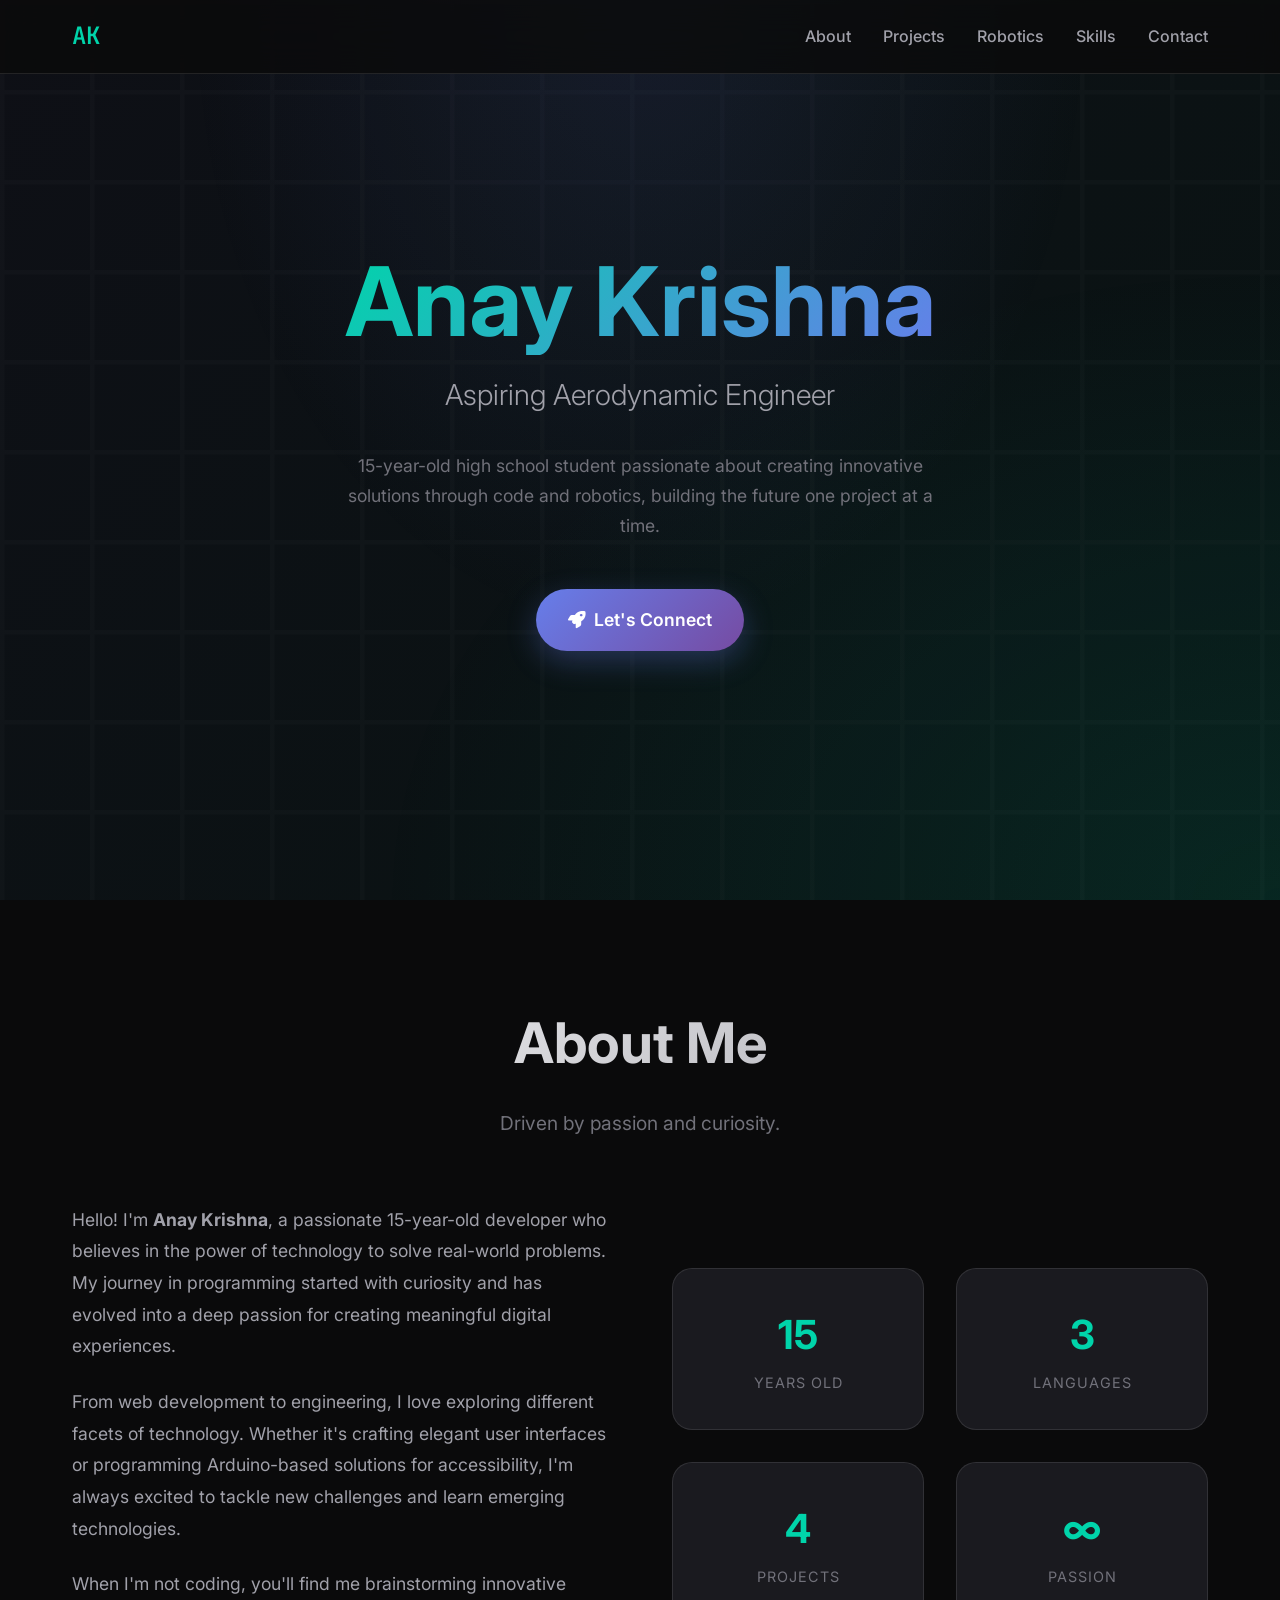
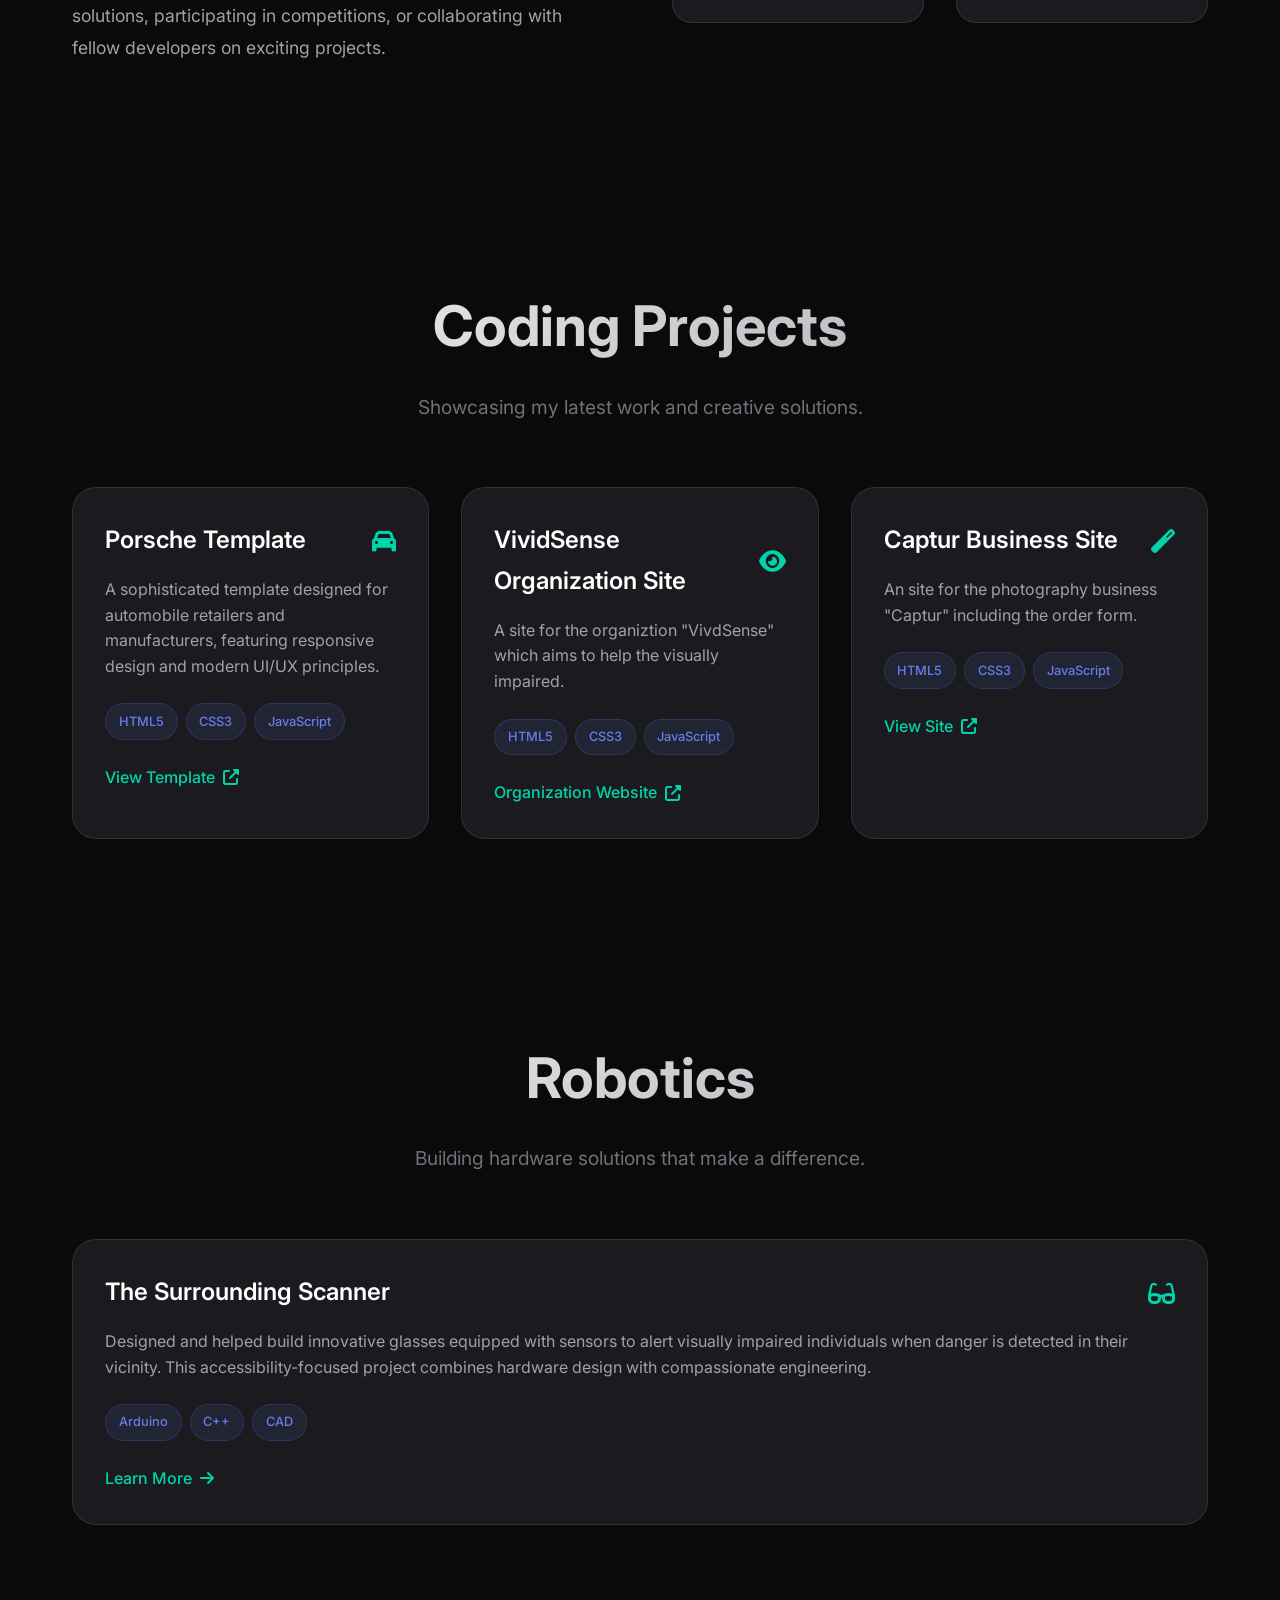
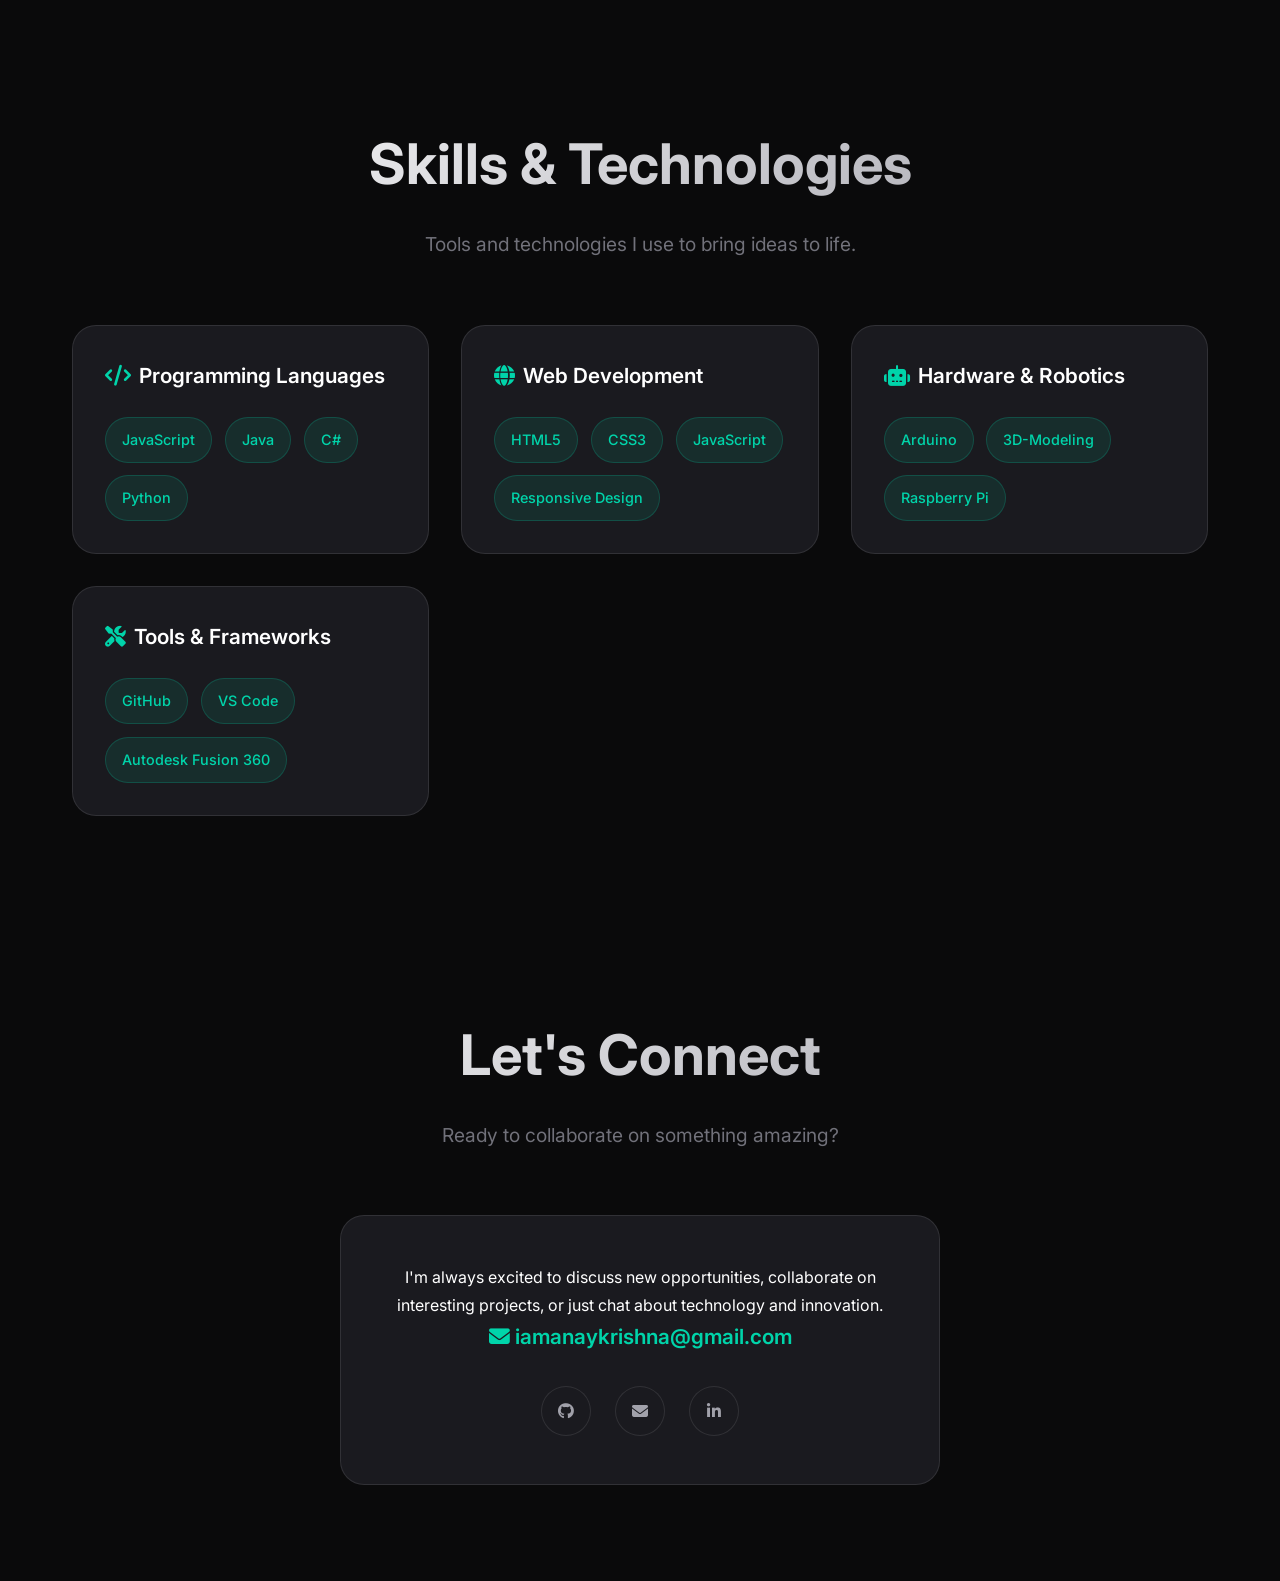
==== commit 8f51d9e1: "Add files via upload" ====
--- a/index.html
+++ b/index.html
@@ -698,7 +698,7 @@
                     <span class="tag">JavaScript</span>
                 </div>
                 <a href="https://anaykr15hn4.github.io/Porsche/" class="project-link" target="_blank">
-                    View Live Demo <i class="fas fa-external-link-alt"></i>
+                    View Template <i class="fas fa-external-link-alt"></i>
                 </a>
             </div>
             
@@ -715,7 +715,7 @@
                     <span class="tag">JavaScript</span>
                 </div>
                 <a href="https://0825eshaan.github.io/vividsense/VividSense/index.html" class="project-link" target="_blank">
-                    Organization website <i class="fas fa-external-link-alt"></i>
+                    Organization Website <i class="fas fa-external-link-alt"></i>
                 </a>
             </div>
             
@@ -733,7 +733,7 @@
                     <span class="tag">JavaScript</span>
                 </div>
                 <a href="https://anaykr15hn4.github.io/Captur/sonicsite/" class="project-link" target="_blank">
-                    See Animation <i class="fas fa-external-link-alt"></i>
+                    View Site <i class="fas fa-external-link-alt"></i>
                 </a>
             </div>
         </div>
@@ -771,7 +771,7 @@
     <section id="skills">
         <div class="section-header">
             <h2 class="section-title">Skills & Technologies</h2>
-            <p class="section-subtitle">Tools and technologies I use to bring ideas to life</p>
+            <p class="section-subtitle">Tools and technologies I use to bring ideas to life.</p>
         </div>
         
         <div class="skills-grid">
